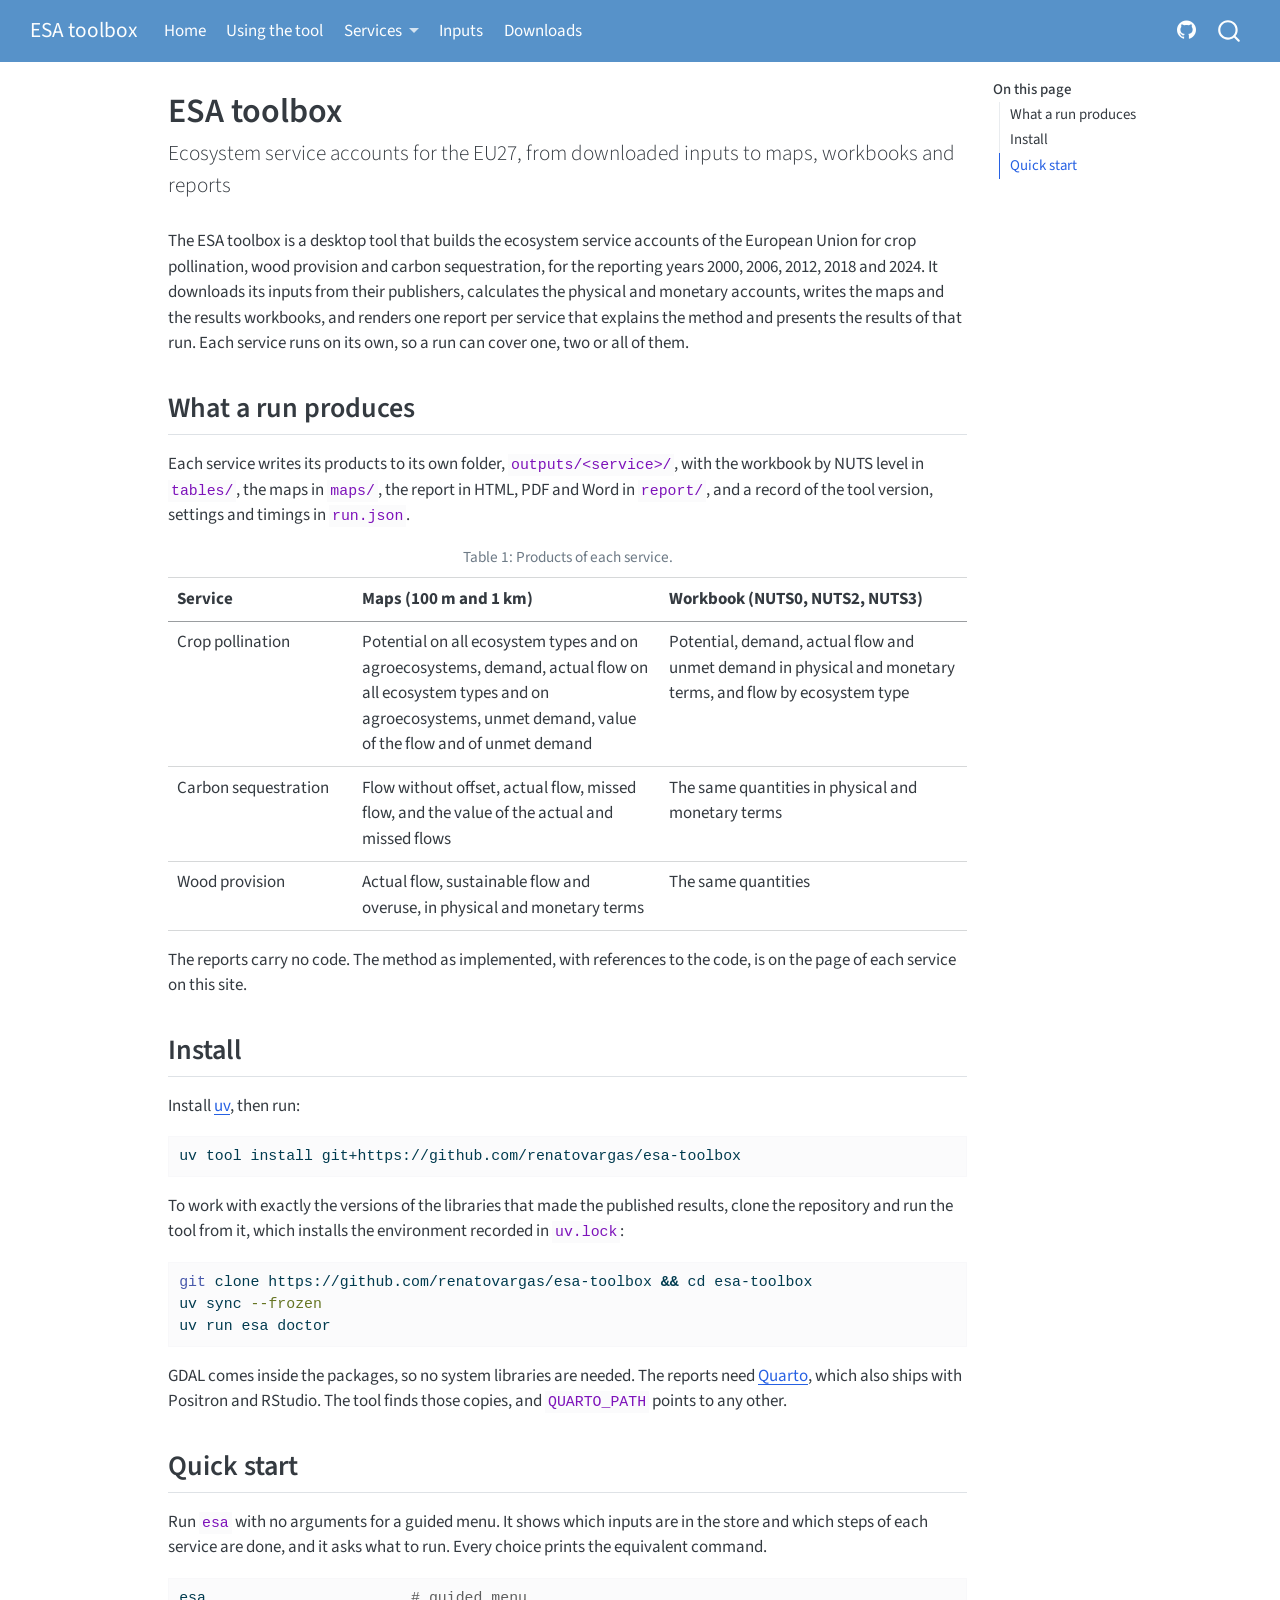
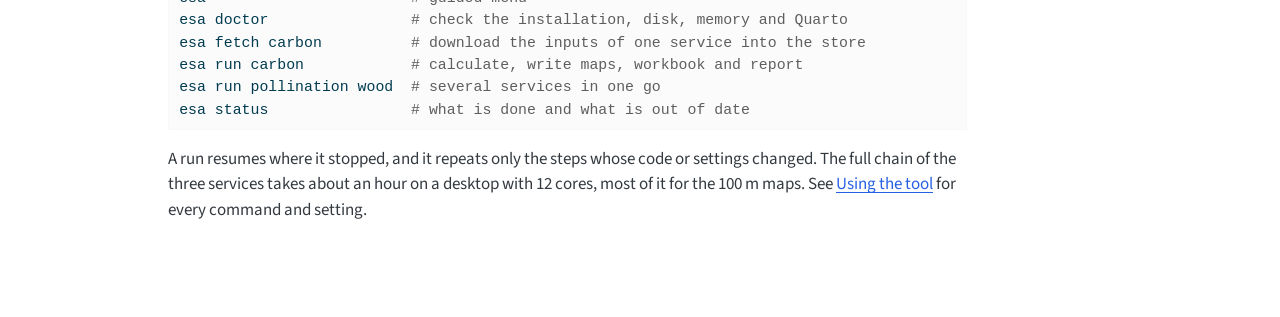
==== docs/index.html @ bff297ed "ESA toolbox 0.1.0: crop pollination, wood provision and carbon sequestration accounts of the EU27" ====
<!DOCTYPE html>
<html xmlns="http://www.w3.org/1999/xhtml" lang="en" xml:lang="en"><head>

<meta charset="utf-8">
<meta name="generator" content="quarto-1.10.18">

<meta name="viewport" content="width=device-width, initial-scale=1.0, user-scalable=yes">


<title>ESA toolbox</title>
<style>
/* Default styles provided by pandoc.
** See https://pandoc.org/MANUAL.html#variables-for-html for config info.
*/
span.smallcaps{font-variant: small-caps;}
div.columns{display: flex; gap: 1.5em;}
div.column{flex: auto;}
@media screen {
div.columns{gap: min(4vw, 1.5em);}
div.column{overflow-x: auto;}
}
div.hanging-indent{margin-left: 1.5em; text-indent: -1.5em;}
ul.task-list{list-style: none;}
ul.task-list li input[type="checkbox"] {
  width: 0.8em;
  margin: 0 0.8em 0.2em -1em; /* quarto-specific, see https://github.com/quarto-dev/quarto-cli/issues/4556 */ 
  vertical-align: middle;
}
/* CSS for syntax highlighting */
html { -webkit-text-size-adjust: 100%; }
pre > code.sourceCode { white-space: pre; position: relative; }
pre > code.sourceCode > span { display: inline-block; line-height: 1.25; }
pre > code.sourceCode > span:empty { height: 1.2em; }
.sourceCode { overflow: visible; }
code.sourceCode > span { color: inherit; text-decoration: inherit; }
div.sourceCode { margin: 1em 0; }
pre.sourceCode { margin: 0; }
@media screen {
div.sourceCode { overflow: auto; }
}
@media print {
pre > code.sourceCode { white-space: pre-wrap; }
pre > code.sourceCode > span { text-indent: -5em; padding-left: 5em; }
}
pre.numberSource code
  { counter-reset: source-line 0; }
pre.numberSource code > span
  { position: relative; left: -4em; counter-increment: source-line; }
pre.numberSource code > span > a:first-child::before
  { content: counter(source-line);
    position: relative; left: -1em; text-align: right; vertical-align: baseline;
    border: none; display: inline-block;
    -webkit-touch-callout: none; -webkit-user-select: none;
    -khtml-user-select: none; -moz-user-select: none;
    -ms-user-select: none; user-select: none;
    padding: 0 4px; width: 4em;
  }
pre.numberSource { margin-left: 3em;  padding-left: 4px; }
div.sourceCode
  {   }
@media screen {
pre > code.sourceCode > span > a:first-child::before { text-decoration: underline; }
}
</style>


<script src="site_libs/quarto-nav/quarto-nav.js"></script>
<script src="site_libs/quarto-nav/headroom.min.js"></script>
<script src="site_libs/clipboard/clipboard.min.js"></script>
<script src="site_libs/quarto-search/autocomplete.umd.js"></script>
<script src="site_libs/quarto-search/fuse.min.js"></script>
<script src="site_libs/quarto-search/quarto-search.js"></script>
<meta name="quarto:offset" content="./">
<script src="site_libs/quarto-html/quarto.js" type="module"></script>
<script src="site_libs/quarto-html/tabsets/tabsets.js" type="module"></script>
<script src="site_libs/quarto-html/popper.min.js"></script>
<script src="site_libs/quarto-html/tippy.umd.min.js"></script>
<script src="site_libs/quarto-html/anchor.min.js"></script>
<link href="site_libs/quarto-html/tippy.css" rel="stylesheet">
<link href="site_libs/quarto-html/quarto-syntax-highlighting-64a204ab8560d761af7679ceaba22944.css" rel="stylesheet" id="quarto-text-highlighting-styles">
<script src="site_libs/bootstrap/bootstrap.min.js"></script>
<link href="site_libs/bootstrap/bootstrap-icons.css" rel="stylesheet">
<link href="site_libs/bootstrap/bootstrap-3f84763c4d936fb7d3a98aa829dff287.min.css" rel="stylesheet" append-hash="true" id="quarto-bootstrap" data-mode="light">
<script id="quarto-search-options" type="application/json">{
  "location": "navbar",
  "copy-button": false,
  "collapse-after": 3,
  "panel-placement": "end",
  "type": "overlay",
  "limit": 50,
  "keyboard-shortcut": [
    "f",
    "/",
    "s"
  ],
  "show-item-context": false,
  "language": {
    "search-no-results-text": "No results",
    "search-matching-documents-text": "matching documents",
    "search-copy-link-title": "Copy link to search",
    "search-hide-matches-text": "Hide additional matches",
    "search-more-match-text": "more match in this document",
    "search-more-matches-text": "more matches in this document",
    "search-clear-button-title": "Clear",
    "search-text-placeholder": "",
    "search-detached-cancel-button-title": "Cancel",
    "search-submit-button-title": "Submit",
    "search-label": "Search"
  }
}</script>


</head>

<body class="nav-fixed quarto-light">

<div id="quarto-search-results"></div>
  <header id="quarto-header" class="headroom fixed-top">
    <nav class="navbar navbar-expand-lg " data-bs-theme="dark">
      <div class="navbar-container container-fluid">
      <div class="navbar-brand-container mx-auto">
    <a class="navbar-brand" href="./index.html">
    <span class="navbar-title">ESA toolbox</span>
    </a>
  </div>
            <div id="quarto-search" class="" title="Search"></div>
          <button class="navbar-toggler" type="button" data-bs-toggle="collapse" data-bs-target="#navbarCollapse" aria-controls="navbarCollapse" role="menu" aria-expanded="false" aria-label="Toggle navigation" onclick="if (window.quartoToggleHeadroom) { window.quartoToggleHeadroom(); }">
  <span class="navbar-toggler-icon"></span>
</button>
          <div class="collapse navbar-collapse" id="navbarCollapse">
            <ul class="navbar-nav navbar-nav-scroll me-auto">
  <li class="nav-item">
    <a class="nav-link active" href="./index.html" aria-current="page"> 
<span class="menu-text">Home</span></a>
  </li>  
  <li class="nav-item">
    <a class="nav-link" href="./site/usage.html"> 
<span class="menu-text">Using the tool</span></a>
  </li>  
  <li class="nav-item dropdown ">
    <a class="nav-link dropdown-toggle" href="#" id="nav-menu-services" role="link" data-bs-toggle="dropdown" aria-expanded="false">
 <span class="menu-text">Services</span>
    </a>
    <ul class="dropdown-menu" aria-labelledby="nav-menu-services">    
        <li>
    <a class="dropdown-item" href="./site/services/pollination.html">
 <span class="dropdown-text">Crop pollination</span></a>
  </li>  
        <li>
    <a class="dropdown-item" href="./site/services/wood.html">
 <span class="dropdown-text">Wood provision</span></a>
  </li>  
        <li>
    <a class="dropdown-item" href="./site/services/carbon.html">
 <span class="dropdown-text">Carbon sequestration</span></a>
  </li>  
    </ul>
  </li>
  <li class="nav-item">
    <a class="nav-link" href="./site/inputs.html"> 
<span class="menu-text">Inputs</span></a>
  </li>  
  <li class="nav-item">
    <a class="nav-link" href="./site/downloads.html"> 
<span class="menu-text">Downloads</span></a>
  </li>  
</ul>
            <ul class="navbar-nav navbar-nav-scroll ms-auto">
  <li class="nav-item compact">
    <a class="nav-link" href="https://github.com/renatovargas/esa-toolbox"> <i class="bi bi-github" role="img">
</i> 
<span class="menu-text"></span></a>
  </li>  
</ul>
          </div> <!-- /navcollapse -->
            <div class="quarto-navbar-tools">
</div>
      </div> <!-- /container-fluid -->
    </nav>
</header>
<!-- content -->
<div id="quarto-content" class="quarto-container page-columns page-rows-contents page-layout-article page-navbar">
<!-- sidebar -->
<!-- margin-sidebar -->
    <div id="quarto-margin-sidebar" class="sidebar margin-sidebar">
        <nav id="TOC" role="doc-toc" class="toc-active">
    <h2 id="toc-title">On this page</h2>
   
  <ul>
  <li><a href="#what-a-run-produces" id="toc-what-a-run-produces" class="nav-link active" data-scroll-target="#what-a-run-produces">What a run produces</a></li>
  <li><a href="#install" id="toc-install" class="nav-link" data-scroll-target="#install">Install</a></li>
  <li><a href="#quick-start" id="toc-quick-start" class="nav-link" data-scroll-target="#quick-start">Quick start</a></li>
  </ul>
</nav>
    </div>
<!-- main -->
<main class="content" id="quarto-document-content">

<header id="title-block-header" class="quarto-title-block default">
<div class="quarto-title">
<h1 class="title">ESA toolbox</h1>
<p class="subtitle lead">Ecosystem service accounts for the EU27, from downloaded inputs to maps, workbooks and reports</p>
</div>



<div class="quarto-title-meta">

    
  
    
  </div>
  


</header>


<p>The ESA toolbox is a desktop tool that builds the ecosystem service accounts of the European Union for crop pollination, wood provision and carbon sequestration, for the reporting years 2000, 2006, 2012, 2018 and 2024. It downloads its inputs from their publishers, calculates the physical and monetary accounts, writes the maps and the results workbooks, and renders one report per service that explains the method and presents the results of that run. Each service runs on its own, so a run can cover one, two or all of them.</p>
<section id="what-a-run-produces" class="level2">
<h2 class="anchored" data-anchor-id="what-a-run-produces">What a run produces</h2>
<p>Each service writes its products to its own folder, <code>outputs/&lt;service&gt;/</code>, with the workbook by NUTS level in <code>tables/</code>, the maps in <code>maps/</code>, the report in HTML, PDF and Word in <code>report/</code>, and a record of the tool version, settings and timings in <code>run.json</code>.</p>
<div id="tbl-products" class="quarto-float quarto-figure quarto-figure-center anchored">
<figure class="quarto-float quarto-float-tbl figure">
<figcaption class="quarto-float-caption-top quarto-float-caption quarto-float-tbl" id="tbl-products-caption-0ceaefa1-69ba-4598-a22c-09a6ac19f8ca">
Table&nbsp;1: Products of each service.
</figcaption>
<div aria-describedby="tbl-products-caption-0ceaefa1-69ba-4598-a22c-09a6ac19f8ca">
<table class="caption-top table">
<colgroup>
<col style="width: 23%">
<col style="width: 38%">
<col style="width: 38%">
</colgroup>
<thead>
<tr class="header">
<th style="text-align: left;">Service</th>
<th style="text-align: left;">Maps (100 m and 1 km)</th>
<th style="text-align: left;">Workbook (NUTS0, NUTS2, NUTS3)</th>
</tr>
</thead>
<tbody>
<tr class="odd">
<td style="text-align: left;">Crop pollination</td>
<td style="text-align: left;">Potential on all ecosystem types and on agroecosystems, demand, actual flow on all ecosystem types and on agroecosystems, unmet demand, value of the flow and of unmet demand</td>
<td style="text-align: left;">Potential, demand, actual flow and unmet demand in physical and monetary terms, and flow by ecosystem type</td>
</tr>
<tr class="even">
<td style="text-align: left;">Carbon sequestration</td>
<td style="text-align: left;">Flow without offset, actual flow, missed flow, and the value of the actual and missed flows</td>
<td style="text-align: left;">The same quantities in physical and monetary terms</td>
</tr>
<tr class="odd">
<td style="text-align: left;">Wood provision</td>
<td style="text-align: left;">Actual flow, sustainable flow and overuse, in physical and monetary terms</td>
<td style="text-align: left;">The same quantities</td>
</tr>
</tbody>
</table>
</div>
</figure>
</div>
<p>The reports carry no code. The method as implemented, with references to the code, is on the page of each service on this site.</p>
</section>
<section id="install" class="level2">
<h2 class="anchored" data-anchor-id="install">Install</h2>
<p>Install <a href="https://docs.astral.sh/uv/getting-started/installation/">uv</a>, then run:</p>
<div class="code-copy-outer-scaffold"><div class="sourceCode" id="cb1"><pre class="sourceCode bash code-with-copy"><code class="sourceCode bash"><span id="cb1-1"><a href="#cb1-1" aria-hidden="true" tabindex="-1"></a><span class="ex">uv</span> tool install git+https://github.com/renatovargas/esa-toolbox</span></code></pre></div><button title="Copy to Clipboard" class="code-copy-button"><i class="bi"></i></button></div>
<p>To work with exactly the versions of the libraries that made the published results, clone the repository and run the tool from it, which installs the environment recorded in <code>uv.lock</code>:</p>
<div class="code-copy-outer-scaffold"><div class="sourceCode" id="cb2"><pre class="sourceCode bash code-with-copy"><code class="sourceCode bash"><span id="cb2-1"><a href="#cb2-1" aria-hidden="true" tabindex="-1"></a><span class="fu">git</span> clone https://github.com/renatovargas/esa-toolbox <span class="kw">&amp;&amp;</span> <span class="bu">cd</span> esa-toolbox</span>
<span id="cb2-2"><a href="#cb2-2" aria-hidden="true" tabindex="-1"></a><span class="ex">uv</span> sync <span class="at">--frozen</span></span>
<span id="cb2-3"><a href="#cb2-3" aria-hidden="true" tabindex="-1"></a><span class="ex">uv</span> run esa doctor</span></code></pre></div><button title="Copy to Clipboard" class="code-copy-button"><i class="bi"></i></button></div>
<p>GDAL comes inside the packages, so no system libraries are needed. The reports need <a href="https://quarto.org">Quarto</a>, which also ships with Positron and RStudio. The tool finds those copies, and <code>QUARTO_PATH</code> points to any other.</p>
</section>
<section id="quick-start" class="level2">
<h2 class="anchored" data-anchor-id="quick-start">Quick start</h2>
<p>Run <code>esa</code> with no arguments for a guided menu. It shows which inputs are in the store and which steps of each service are done, and it asks what to run. Every choice prints the equivalent command.</p>
<div class="code-copy-outer-scaffold"><div class="sourceCode" id="cb3"><pre class="sourceCode bash code-with-copy"><code class="sourceCode bash"><span id="cb3-1"><a href="#cb3-1" aria-hidden="true" tabindex="-1"></a><span class="ex">esa</span>                       <span class="co"># guided menu</span></span>
<span id="cb3-2"><a href="#cb3-2" aria-hidden="true" tabindex="-1"></a><span class="ex">esa</span> doctor                <span class="co"># check the installation, disk, memory and Quarto</span></span>
<span id="cb3-3"><a href="#cb3-3" aria-hidden="true" tabindex="-1"></a><span class="ex">esa</span> fetch carbon          <span class="co"># download the inputs of one service into the store</span></span>
<span id="cb3-4"><a href="#cb3-4" aria-hidden="true" tabindex="-1"></a><span class="ex">esa</span> run carbon            <span class="co"># calculate, write maps, workbook and report</span></span>
<span id="cb3-5"><a href="#cb3-5" aria-hidden="true" tabindex="-1"></a><span class="ex">esa</span> run pollination wood  <span class="co"># several services in one go</span></span>
<span id="cb3-6"><a href="#cb3-6" aria-hidden="true" tabindex="-1"></a><span class="ex">esa</span> status                <span class="co"># what is done and what is out of date</span></span></code></pre></div><button title="Copy to Clipboard" class="code-copy-button"><i class="bi"></i></button></div>
<p>A run resumes where it stopped, and it repeats only the steps whose code or settings changed. The full chain of the three services takes about an hour on a desktop with 12 cores, most of it for the 100 m maps. See <a href="./site/usage.html">Using the tool</a> for every command and setting.</p>


</section>

</main> <!-- /main -->
<script id="quarto-html-after-body" type="application/javascript">
  window.document.addEventListener("DOMContentLoaded", function (event) {
    const icon = "";
    const anchorJS = new window.AnchorJS();
    anchorJS.options = {
      placement: 'right',
      icon: icon
    };
    anchorJS.add('.anchored');
    const isCodeAnnotation = (el) => {
      for (const clz of el.classList) {
        if (clz.startsWith('code-annotation-')) {                     
          return true;
        }
      }
      return false;
    }
    const onCopySuccess = function(e) {
      // button target
      const button = e.trigger;
      // don't keep focus
      button.blur();
      // flash "checked"
      button.classList.add('code-copy-button-checked');
      var currentTitle = button.getAttribute("title");
      button.setAttribute("title", "Copied!");
      let tooltip;
      if (window.bootstrap) {
        button.setAttribute("data-bs-toggle", "tooltip");
        button.setAttribute("data-bs-placement", "left");
        button.setAttribute("data-bs-title", "Copied!");
        tooltip = new bootstrap.Tooltip(button, 
          { trigger: "manual", 
            customClass: "code-copy-button-tooltip",
            offset: [0, -8]});
        tooltip.show();    
      }
      setTimeout(function() {
        if (tooltip) {
          tooltip.hide();
          button.removeAttribute("data-bs-title");
          button.removeAttribute("data-bs-toggle");
          button.removeAttribute("data-bs-placement");
        }
        button.setAttribute("title", currentTitle);
        button.classList.remove('code-copy-button-checked');
      }, 1000);
      // clear code selection
      e.clearSelection();
    }
    const getTextToCopy = function(trigger) {
      const outerScaffold = trigger.parentElement.cloneNode(true);
      const codeEl = outerScaffold.querySelector('code');
      for (const childEl of codeEl.children) {
        if (isCodeAnnotation(childEl)) {
          childEl.remove();
        }
      }
      return codeEl.innerText;
    }
    const clipboard = new window.ClipboardJS('.code-copy-button:not([data-in-quarto-modal])', {
      text: getTextToCopy
    });
    clipboard.on('success', onCopySuccess);
    if (window.document.getElementById('quarto-embedded-source-code-modal')) {
      const clipboardModal = new window.ClipboardJS('.code-copy-button[data-in-quarto-modal]', {
        text: getTextToCopy,
        container: window.document.getElementById('quarto-embedded-source-code-modal')
      });
      clipboardModal.on('success', onCopySuccess);
    }
      var localhostRegex = new RegExp(/^(?:http|https):\/\/localhost\:?[0-9]*\//);
      var mailtoRegex = new RegExp(/^mailto:/);
        var filterRegex = new RegExp('/' + window.location.host + '/');
      var isInternal = (href) => {
          return filterRegex.test(href) || localhostRegex.test(href) || mailtoRegex.test(href);
      }
      // Inspect non-navigation links and adorn them if external
     var links = window.document.querySelectorAll('a[href]:not(.nav-link):not(.navbar-brand):not(.toc-action):not(.sidebar-link):not(.sidebar-item-toggle):not(.pagination-link):not(.no-external):not([aria-hidden]):not(.dropdown-item):not(.quarto-navigation-tool):not(.about-link)');
      for (var i=0; i<links.length; i++) {
        const link = links[i];
        if (!isInternal(link.href)) {
          // undo the damage that might have been done by quarto-nav.js in the case of
          // links that we want to consider external
          if (link.dataset.originalHref !== undefined) {
            link.href = link.dataset.originalHref;
          }
        }
      }
    function tippyHover(el, contentFn, onTriggerFn, onUntriggerFn) {
      const config = {
        allowHTML: true,
        maxWidth: 500,
        delay: 100,
        arrow: false,
        appendTo: function(el) {
            return el.parentElement;
        },
        interactive: true,
        interactiveBorder: 10,
        theme: 'quarto',
        placement: 'bottom-start',
      };
      if (contentFn) {
        config.content = contentFn;
      }
      if (onTriggerFn) {
        config.onTrigger = onTriggerFn;
      }
      if (onUntriggerFn) {
        config.onUntrigger = onUntriggerFn;
      }
      window.tippy(el, config); 
    }
    const noterefs = window.document.querySelectorAll('a[role="doc-noteref"]');
    for (var i=0; i<noterefs.length; i++) {
      const ref = noterefs[i];
      tippyHover(ref, function() {
        // use id or data attribute instead here
        let href = ref.getAttribute('data-footnote-href') || ref.getAttribute('href');
        try { href = new URL(href).hash; } catch {}
        const id = href.replace(/^#\/?/, "");
        const note = window.document.getElementById(id);
        if (note) {
          return note.innerHTML;
        } else {
          return "";
        }
      });
    }
    const xrefs = window.document.querySelectorAll('a.quarto-xref');
    const processXRef = (id, note) => {
      // Strip column container classes
      const stripColumnClz = (el) => {
        el.classList.remove("page-full", "page-columns");
        if (el.children) {
          for (const child of el.children) {
            stripColumnClz(child);
          }
        }
      }
      stripColumnClz(note)
      if (id === null || id.startsWith('sec-')) {
        // Special case sections, only their first couple elements
        const container = document.createElement("div");
        if (note.children && note.children.length > 2) {
          container.appendChild(note.children[0].cloneNode(true));
          for (let i = 1; i < note.children.length; i++) {
            const child = note.children[i];
            if (child.tagName === "P" && child.innerText === "") {
              continue;
            } else {
              container.appendChild(child.cloneNode(true));
              break;
            }
          }
          if (window.Quarto?.typesetMath) {
            window.Quarto.typesetMath(container);
          }
          return container.innerHTML
        } else {
          if (window.Quarto?.typesetMath) {
            window.Quarto.typesetMath(note);
          }
          return note.innerHTML;
        }
      } else {
        // Remove any anchor links if they are present
        const anchorLink = note.querySelector('a.anchorjs-link');
        if (anchorLink) {
          anchorLink.remove();
        }
        if (window.Quarto?.typesetMath) {
          window.Quarto.typesetMath(note);
        }
        if (note.classList.contains("callout")) {
          return note.outerHTML;
        } else {
          return note.innerHTML;
        }
      }
    }
    for (var i=0; i<xrefs.length; i++) {
      const xref = xrefs[i];
      tippyHover(xref, undefined, function(instance) {
        instance.disable();
        let url = xref.getAttribute('href');
        let hash = undefined; 
        if (url.startsWith('#')) {
          hash = url;
        } else {
          try { hash = new URL(url).hash; } catch {}
        }
        if (hash) {
          const id = hash.replace(/^#\/?/, "");
          const note = window.document.getElementById(id);
          if (note !== null) {
            try {
              const html = processXRef(id, note.cloneNode(true));
              instance.setContent(html);
            } finally {
              instance.enable();
              instance.show();
            }
          } else {
            // See if we can fetch this
            fetch(url.split('#')[0])
            .then(res => res.text())
            .then(html => {
              const parser = new DOMParser();
              const htmlDoc = parser.parseFromString(html, "text/html");
              const note = htmlDoc.getElementById(id);
              if (note !== null) {
                const html = processXRef(id, note);
                instance.setContent(html);
              } 
            }).finally(() => {
              instance.enable();
              instance.show();
            });
          }
        } else {
          // See if we can fetch a full url (with no hash to target)
          // This is a special case and we should probably do some content thinning / targeting
          fetch(url)
          .then(res => res.text())
          .then(html => {
            const parser = new DOMParser();
            const htmlDoc = parser.parseFromString(html, "text/html");
            const note = htmlDoc.querySelector('main.content');
            if (note !== null) {
              // This should only happen for chapter cross references
              // (since there is no id in the URL)
              // remove the first header
              if (note.children.length > 0 && note.children[0].tagName === "HEADER") {
                note.children[0].remove();
              }
              const html = processXRef(null, note);
              instance.setContent(html);
            } 
          }).finally(() => {
            instance.enable();
            instance.show();
          });
        }
      }, function(instance) {
      });
    }
        let selectedAnnoteEl;
        const selectorForAnnotation = ( cell, annotation) => {
          let cellAttr = 'data-code-cell="' + cell + '"';
          let lineAttr = 'data-code-annotation="' +  annotation + '"';
          const selector = 'span[' + cellAttr + '][' + lineAttr + ']';
          return selector;
        }
        const selectCodeLines = (annoteEl) => {
          const doc = window.document;
          const targetCell = annoteEl.getAttribute("data-target-cell");
          const targetAnnotation = annoteEl.getAttribute("data-target-annotation");
          const annoteSpan = window.document.querySelector(selectorForAnnotation(targetCell, targetAnnotation));
          const lines = annoteSpan.getAttribute("data-code-lines").split(",");
          const lineIds = lines.map((line) => {
            return targetCell + "-" + line;
          })
          let top = null;
          let height = null;
          let parent = null;
          if (lineIds.length > 0) {
              //compute the position of the single el (top and bottom and make a div)
              const el = window.document.getElementById(lineIds[0]);
              top = el.offsetTop;
              height = el.offsetHeight;
              parent = el.parentElement.parentElement;
            if (lineIds.length > 1) {
              const lastEl = window.document.getElementById(lineIds[lineIds.length - 1]);
              const bottom = lastEl.offsetTop + lastEl.offsetHeight;
              height = bottom - top;
            }
            if (top !== null && height !== null && parent !== null) {
              // cook up a div (if necessary) and position it 
              let div = window.document.getElementById("code-annotation-line-highlight");
              if (div === null) {
                div = window.document.createElement("div");
                div.setAttribute("id", "code-annotation-line-highlight");
                div.style.position = 'absolute';
                parent.appendChild(div);
              }
              div.style.top = top - 2 + "px";
              div.style.height = height + 4 + "px";
              div.style.left = 0;
              let gutterDiv = window.document.getElementById("code-annotation-line-highlight-gutter");
              if (gutterDiv === null) {
                gutterDiv = window.document.createElement("div");
                gutterDiv.setAttribute("id", "code-annotation-line-highlight-gutter");
                gutterDiv.style.position = 'absolute';
                const codeCell = window.document.getElementById(targetCell);
                const gutter = codeCell.querySelector('.code-annotation-gutter');
                gutter.appendChild(gutterDiv);
              }
              gutterDiv.style.top = top - 2 + "px";
              gutterDiv.style.height = height + 4 + "px";
            }
            selectedAnnoteEl = annoteEl;
          }
        };
        const unselectCodeLines = () => {
          const elementsIds = ["code-annotation-line-highlight", "code-annotation-line-highlight-gutter"];
          elementsIds.forEach((elId) => {
            const div = window.document.getElementById(elId);
            if (div) {
              div.remove();
            }
          });
          selectedAnnoteEl = undefined;
        };
          // Handle positioning of the toggle
      window.addEventListener(
        "resize",
        throttle(() => {
          elRect = undefined;
          if (selectedAnnoteEl) {
            selectCodeLines(selectedAnnoteEl);
          }
        }, 10)
      );
      function throttle(fn, ms) {
      let throttle = false;
      let timer;
        return (...args) => {
          if(!throttle) { // first call gets through
              fn.apply(this, args);
              throttle = true;
          } else { // all the others get throttled
              if(timer) clearTimeout(timer); // cancel #2
              timer = setTimeout(() => {
                fn.apply(this, args);
                timer = throttle = false;
              }, ms);
          }
        };
      }
        // Attach click handler to the DT
        const annoteDls = window.document.querySelectorAll('dt[data-target-cell]');
        for (const annoteDlNode of annoteDls) {
          annoteDlNode.addEventListener('click', (event) => {
            const clickedEl = event.target;
            if (clickedEl !== selectedAnnoteEl) {
              unselectCodeLines();
              const activeEl = window.document.querySelector('dt[data-target-cell].code-annotation-active');
              if (activeEl) {
                activeEl.classList.remove('code-annotation-active');
              }
              selectCodeLines(clickedEl);
              clickedEl.classList.add('code-annotation-active');
            } else {
              // Unselect the line
              unselectCodeLines();
              clickedEl.classList.remove('code-annotation-active');
            }
          });
        }
    const findCites = (el) => {
      const parentEl = el.parentElement;
      if (parentEl) {
        const cites = parentEl.dataset.cites;
        if (cites) {
          return {
            el,
            cites: cites.split(' ')
          };
        } else {
          return findCites(el.parentElement)
        }
      } else {
        return undefined;
      }
    };
    var bibliorefs = window.document.querySelectorAll('a[role="doc-biblioref"]');
    for (var i=0; i<bibliorefs.length; i++) {
      const ref = bibliorefs[i];
      const citeInfo = findCites(ref);
      if (citeInfo) {
        tippyHover(citeInfo.el, function() {
          var popup = window.document.createElement('div');
          citeInfo.cites.forEach(function(cite) {
            var citeDiv = window.document.createElement('div');
            citeDiv.classList.add('hanging-indent');
            citeDiv.classList.add('csl-entry');
            var biblioDiv = window.document.getElementById('ref-' + cite);
            if (biblioDiv) {
              citeDiv.innerHTML = biblioDiv.innerHTML;
            }
            popup.appendChild(citeDiv);
          });
          return popup.innerHTML;
        });
      }
    }
  });
  </script>
</div> <!-- /content -->




</body></html>
---- docs/site_libs/quarto-html/tippy.css ----
.tippy-box[data-animation=fade][data-state=hidden]{opacity:0}[data-tippy-root]{max-width:calc(100vw - 10px)}.tippy-box{position:relative;background-color:#333;color:#fff;border-radius:4px;font-size:14px;line-height:1.4;white-space:normal;outline:0;transition-property:transform,visibility,opacity}.tippy-box[data-placement^=top]>.tippy-arrow{bottom:0}.tippy-box[data-placement^=top]>.tippy-arrow:before{bottom:-7px;left:0;border-width:8px 8px 0;border-top-color:initial;transform-origin:center top}.tippy-box[data-placement^=bottom]>.tippy-arrow{top:0}.tippy-box[data-placement^=bottom]>.tippy-arrow:before{top:-7px;left:0;border-width:0 8px 8px;border-bottom-color:initial;transform-origin:center bottom}.tippy-box[data-placement^=left]>.tippy-arrow{right:0}.tippy-box[data-placement^=left]>.tippy-arrow:before{border-width:8px 0 8px 8px;border-left-color:initial;right:-7px;transform-origin:center left}.tippy-box[data-placement^=right]>.tippy-arrow{left:0}.tippy-box[data-placement^=right]>.tippy-arrow:before{left:-7px;border-width:8px 8px 8px 0;border-right-color:initial;transform-origin:center right}.tippy-box[data-inertia][data-state=visible]{transition-timing-function:cubic-bezier(.54,1.5,.38,1.11)}.tippy-arrow{width:16px;height:16px;color:#333}.tippy-arrow:before{content:"";position:absolute;border-color:transparent;border-style:solid}.tippy-content{position:relative;padding:5px 9px;z-index:1}
---- docs/site_libs/quarto-html/quarto-syntax-highlighting-64a204ab8560d761af7679ceaba22944.css ----
/* quarto syntax highlight colors */
:root {
  --quarto-hl-ot-color: #003B4F;
  --quarto-hl-at-color: #657422;
  --quarto-hl-ss-color: #20794D;
  --quarto-hl-an-color: #5E5E5E;
  --quarto-hl-fu-color: #4758AB;
  --quarto-hl-st-color: #20794D;
  --quarto-hl-cf-color: #003B4F;
  --quarto-hl-op-color: #5E5E5E;
  --quarto-hl-er-color: #AD0000;
  --quarto-hl-bn-color: #AD0000;
  --quarto-hl-al-color: #AD0000;
  --quarto-hl-va-color: #111111;
  --quarto-hl-bu-color: inherit;
  --quarto-hl-ex-color: inherit;
  --quarto-hl-pp-color: #AD0000;
  --quarto-hl-in-color: #5E5E5E;
  --quarto-hl-vs-color: #20794D;
  --quarto-hl-wa-color: #5E5E5E;
  --quarto-hl-do-color: #5E5E5E;
  --quarto-hl-im-color: #00769E;
  --quarto-hl-ch-color: #20794D;
  --quarto-hl-dt-color: #AD0000;
  --quarto-hl-fl-color: #AD0000;
  --quarto-hl-co-color: #5E5E5E;
  --quarto-hl-cv-color: #5E5E5E;
  --quarto-hl-cn-color: #8f5902;
  --quarto-hl-sc-color: #5E5E5E;
  --quarto-hl-dv-color: #AD0000;
  --quarto-hl-kw-color: #003B4F;
}

/* other quarto variables */
:root {
  --quarto-font-monospace: SFMono-Regular, Menlo, Monaco, Consolas, "Liberation Mono", "Courier New", monospace;
}

/* syntax highlight based on Pandoc's rules */
pre > code.sourceCode > span {
  color: #003B4F;
}

code.sourceCode > span {
  color: #003B4F;
}

div.sourceCode,
div.sourceCode pre.sourceCode {
  color: #003B4F;
}

/* Normal */
code span {
  color: #003B4F;
}

/* Alert */
code span.al {
  color: #AD0000;
  font-style: inherit;
}

/* Annotation */
code span.an {
  color: #5E5E5E;
  font-style: inherit;
}

/* Attribute */
code span.at {
  color: #657422;
  font-style: inherit;
}

/* BaseN */
code span.bn {
  color: #AD0000;
  font-style: inherit;
}

/* BuiltIn */
code span.bu {
  font-style: inherit;
}

/* ControlFlow */
code span.cf {
  color: #003B4F;
  font-weight: bold;
  font-style: inherit;
}

/* Char */
code span.ch {
  color: #20794D;
  font-style: inherit;
}

/* Constant */
code span.cn {
  color: #8f5902;
  font-style: inherit;
}

/* Comment */
code span.co {
  color: #5E5E5E;
  font-style: inherit;
}

/* CommentVar */
code span.cv {
  color: #5E5E5E;
  font-style: italic;
}

/* Documentation */
code span.do {
  color: #5E5E5E;
  font-style: italic;
}

/* DataType */
code span.dt {
  color: #AD0000;
  font-style: inherit;
}

/* DecVal */
code span.dv {
  color: #AD0000;
  font-style: inherit;
}

/* Error */
code span.er {
  color: #AD0000;
  font-style: inherit;
}

/* Extension */
code span.ex {
  font-style: inherit;
}

/* Float */
code span.fl {
  color: #AD0000;
  font-style: inherit;
}

/* Function */
code span.fu {
  color: #4758AB;
  font-style: inherit;
}

/* Import */
code span.im {
  color: #00769E;
  font-style: inherit;
}

/* Information */
code span.in {
  color: #5E5E5E;
  font-style: inherit;
}

/* Keyword */
code span.kw {
  color: #003B4F;
  font-weight: bold;
  font-style: inherit;
}

/* Operator */
code span.op {
  color: #5E5E5E;
  font-style: inherit;
}

/* Other */
code span.ot {
  color: #003B4F;
  font-style: inherit;
}

/* Preprocessor */
code span.pp {
  color: #AD0000;
  font-style: inherit;
}

/* SpecialChar */
code span.sc {
  color: #5E5E5E;
  font-style: inherit;
}

/* SpecialString */
code span.ss {
  color: #20794D;
  font-style: inherit;
}

/* String */
code span.st {
  color: #20794D;
  font-style: inherit;
}

/* Variable */
code span.va {
  color: #111111;
  font-style: inherit;
}

/* VerbatimString */
code span.vs {
  color: #20794D;
  font-style: inherit;
}

/* Warning */
code span.wa {
  color: #5E5E5E;
  font-style: italic;
}

.prevent-inlining {
  content: "</";
}

/*# sourceMappingURL=9d8d5bb603a83b8298b89080a598c93b.css.map */
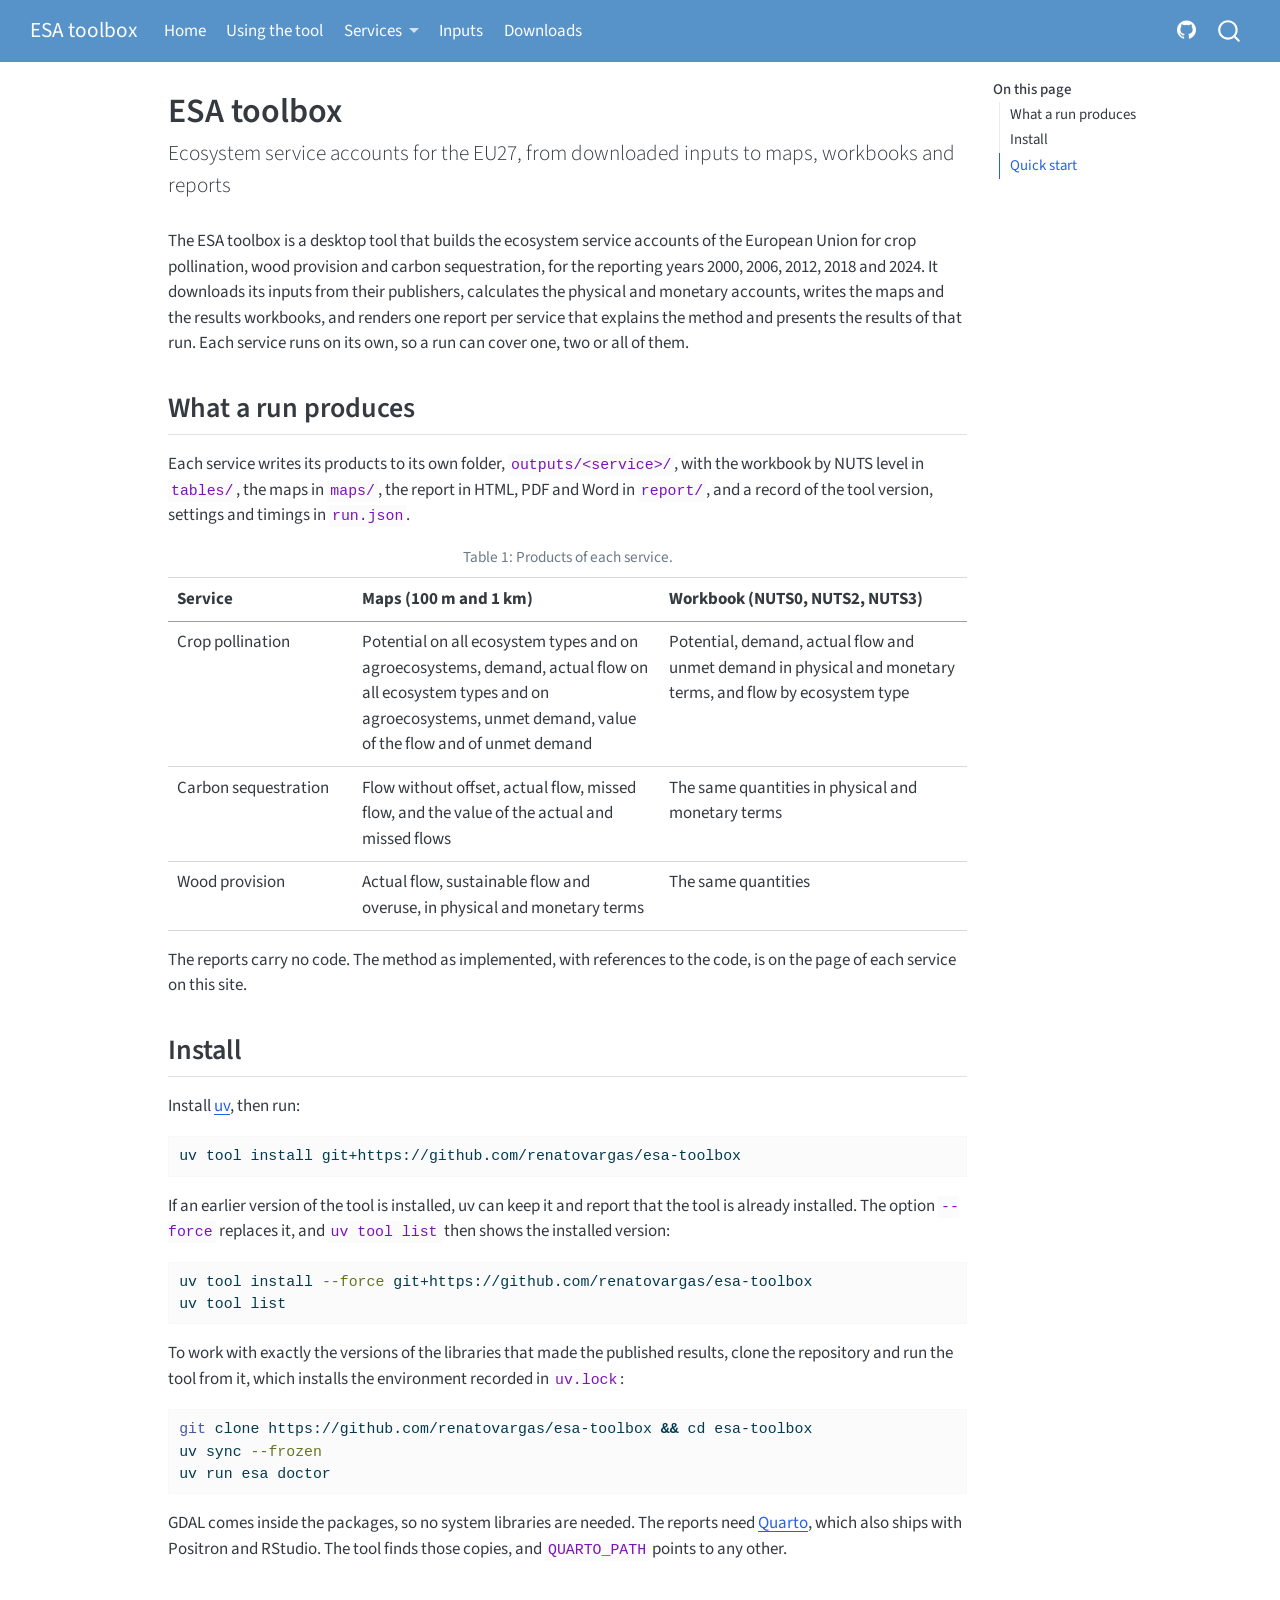
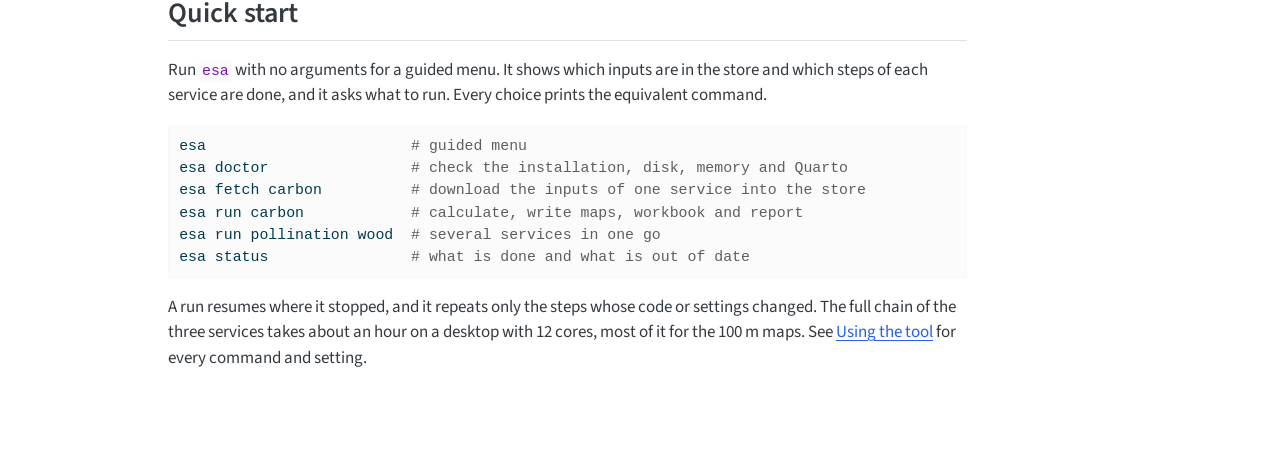
==== commit c11f4e3e: "Install: replace an earlier version with --force" ====
--- a/docs/index.html
+++ b/docs/index.html
@@ -80,7 +80,7 @@
 <link href="site_libs/quarto-html/quarto-syntax-highlighting-64a204ab8560d761af7679ceaba22944.css" rel="stylesheet" id="quarto-text-highlighting-styles">
 <script src="site_libs/bootstrap/bootstrap.min.js"></script>
 <link href="site_libs/bootstrap/bootstrap-icons.css" rel="stylesheet">
-<link href="site_libs/bootstrap/bootstrap-3f84763c4d936fb7d3a98aa829dff287.min.css" rel="stylesheet" append-hash="true" id="quarto-bootstrap" data-mode="light">
+<link href="site_libs/bootstrap/bootstrap-cc1f70688991b42621aeadf2bffd53d1.min.css" rel="stylesheet" append-hash="true" id="quarto-bootstrap" data-mode="light">
 <script id="quarto-search-options" type="application/json">{
   "location": "navbar",
   "copy-button": false,
@@ -266,21 +266,24 @@
 <h2 class="anchored" data-anchor-id="install">Install</h2>
 <p>Install <a href="https://docs.astral.sh/uv/getting-started/installation/">uv</a>, then run:</p>
 <div class="code-copy-outer-scaffold"><div class="sourceCode" id="cb1"><pre class="sourceCode bash code-with-copy"><code class="sourceCode bash"><span id="cb1-1"><a href="#cb1-1" aria-hidden="true" tabindex="-1"></a><span class="ex">uv</span> tool install git+https://github.com/renatovargas/esa-toolbox</span></code></pre></div><button title="Copy to Clipboard" class="code-copy-button"><i class="bi"></i></button></div>
+<p>If an earlier version of the tool is installed, uv can keep it and report that the tool is already installed. The option <code>--force</code> replaces it, and <code>uv tool list</code> then shows the installed version:</p>
+<div class="code-copy-outer-scaffold"><div class="sourceCode" id="cb2"><pre class="sourceCode bash code-with-copy"><code class="sourceCode bash"><span id="cb2-1"><a href="#cb2-1" aria-hidden="true" tabindex="-1"></a><span class="ex">uv</span> tool install <span class="at">--force</span> git+https://github.com/renatovargas/esa-toolbox</span>
+<span id="cb2-2"><a href="#cb2-2" aria-hidden="true" tabindex="-1"></a><span class="ex">uv</span> tool list</span></code></pre></div><button title="Copy to Clipboard" class="code-copy-button"><i class="bi"></i></button></div>
 <p>To work with exactly the versions of the libraries that made the published results, clone the repository and run the tool from it, which installs the environment recorded in <code>uv.lock</code>:</p>
-<div class="code-copy-outer-scaffold"><div class="sourceCode" id="cb2"><pre class="sourceCode bash code-with-copy"><code class="sourceCode bash"><span id="cb2-1"><a href="#cb2-1" aria-hidden="true" tabindex="-1"></a><span class="fu">git</span> clone https://github.com/renatovargas/esa-toolbox <span class="kw">&amp;&amp;</span> <span class="bu">cd</span> esa-toolbox</span>
-<span id="cb2-2"><a href="#cb2-2" aria-hidden="true" tabindex="-1"></a><span class="ex">uv</span> sync <span class="at">--frozen</span></span>
-<span id="cb2-3"><a href="#cb2-3" aria-hidden="true" tabindex="-1"></a><span class="ex">uv</span> run esa doctor</span></code></pre></div><button title="Copy to Clipboard" class="code-copy-button"><i class="bi"></i></button></div>
+<div class="code-copy-outer-scaffold"><div class="sourceCode" id="cb3"><pre class="sourceCode bash code-with-copy"><code class="sourceCode bash"><span id="cb3-1"><a href="#cb3-1" aria-hidden="true" tabindex="-1"></a><span class="fu">git</span> clone https://github.com/renatovargas/esa-toolbox <span class="kw">&amp;&amp;</span> <span class="bu">cd</span> esa-toolbox</span>
+<span id="cb3-2"><a href="#cb3-2" aria-hidden="true" tabindex="-1"></a><span class="ex">uv</span> sync <span class="at">--frozen</span></span>
+<span id="cb3-3"><a href="#cb3-3" aria-hidden="true" tabindex="-1"></a><span class="ex">uv</span> run esa doctor</span></code></pre></div><button title="Copy to Clipboard" class="code-copy-button"><i class="bi"></i></button></div>
 <p>GDAL comes inside the packages, so no system libraries are needed. The reports need <a href="https://quarto.org">Quarto</a>, which also ships with Positron and RStudio. The tool finds those copies, and <code>QUARTO_PATH</code> points to any other.</p>
 </section>
 <section id="quick-start" class="level2">
 <h2 class="anchored" data-anchor-id="quick-start">Quick start</h2>
 <p>Run <code>esa</code> with no arguments for a guided menu. It shows which inputs are in the store and which steps of each service are done, and it asks what to run. Every choice prints the equivalent command.</p>
-<div class="code-copy-outer-scaffold"><div class="sourceCode" id="cb3"><pre class="sourceCode bash code-with-copy"><code class="sourceCode bash"><span id="cb3-1"><a href="#cb3-1" aria-hidden="true" tabindex="-1"></a><span class="ex">esa</span>                       <span class="co"># guided menu</span></span>
-<span id="cb3-2"><a href="#cb3-2" aria-hidden="true" tabindex="-1"></a><span class="ex">esa</span> doctor                <span class="co"># check the installation, disk, memory and Quarto</span></span>
-<span id="cb3-3"><a href="#cb3-3" aria-hidden="true" tabindex="-1"></a><span class="ex">esa</span> fetch carbon          <span class="co"># download the inputs of one service into the store</span></span>
-<span id="cb3-4"><a href="#cb3-4" aria-hidden="true" tabindex="-1"></a><span class="ex">esa</span> run carbon            <span class="co"># calculate, write maps, workbook and report</span></span>
-<span id="cb3-5"><a href="#cb3-5" aria-hidden="true" tabindex="-1"></a><span class="ex">esa</span> run pollination wood  <span class="co"># several services in one go</span></span>
-<span id="cb3-6"><a href="#cb3-6" aria-hidden="true" tabindex="-1"></a><span class="ex">esa</span> status                <span class="co"># what is done and what is out of date</span></span></code></pre></div><button title="Copy to Clipboard" class="code-copy-button"><i class="bi"></i></button></div>
+<div class="code-copy-outer-scaffold"><div class="sourceCode" id="cb4"><pre class="sourceCode bash code-with-copy"><code class="sourceCode bash"><span id="cb4-1"><a href="#cb4-1" aria-hidden="true" tabindex="-1"></a><span class="ex">esa</span>                       <span class="co"># guided menu</span></span>
+<span id="cb4-2"><a href="#cb4-2" aria-hidden="true" tabindex="-1"></a><span class="ex">esa</span> doctor                <span class="co"># check the installation, disk, memory and Quarto</span></span>
+<span id="cb4-3"><a href="#cb4-3" aria-hidden="true" tabindex="-1"></a><span class="ex">esa</span> fetch carbon          <span class="co"># download the inputs of one service into the store</span></span>
+<span id="cb4-4"><a href="#cb4-4" aria-hidden="true" tabindex="-1"></a><span class="ex">esa</span> run carbon            <span class="co"># calculate, write maps, workbook and report</span></span>
+<span id="cb4-5"><a href="#cb4-5" aria-hidden="true" tabindex="-1"></a><span class="ex">esa</span> run pollination wood  <span class="co"># several services in one go</span></span>
+<span id="cb4-6"><a href="#cb4-6" aria-hidden="true" tabindex="-1"></a><span class="ex">esa</span> status                <span class="co"># what is done and what is out of date</span></span></code></pre></div><button title="Copy to Clipboard" class="code-copy-button"><i class="bi"></i></button></div>
 <p>A run resumes where it stopped, and it repeats only the steps whose code or settings changed. The full chain of the three services takes about an hour on a desktop with 12 cores, most of it for the 100 m maps. See <a href="./site/usage.html">Using the tool</a> for every command and setting.</p>
 
 
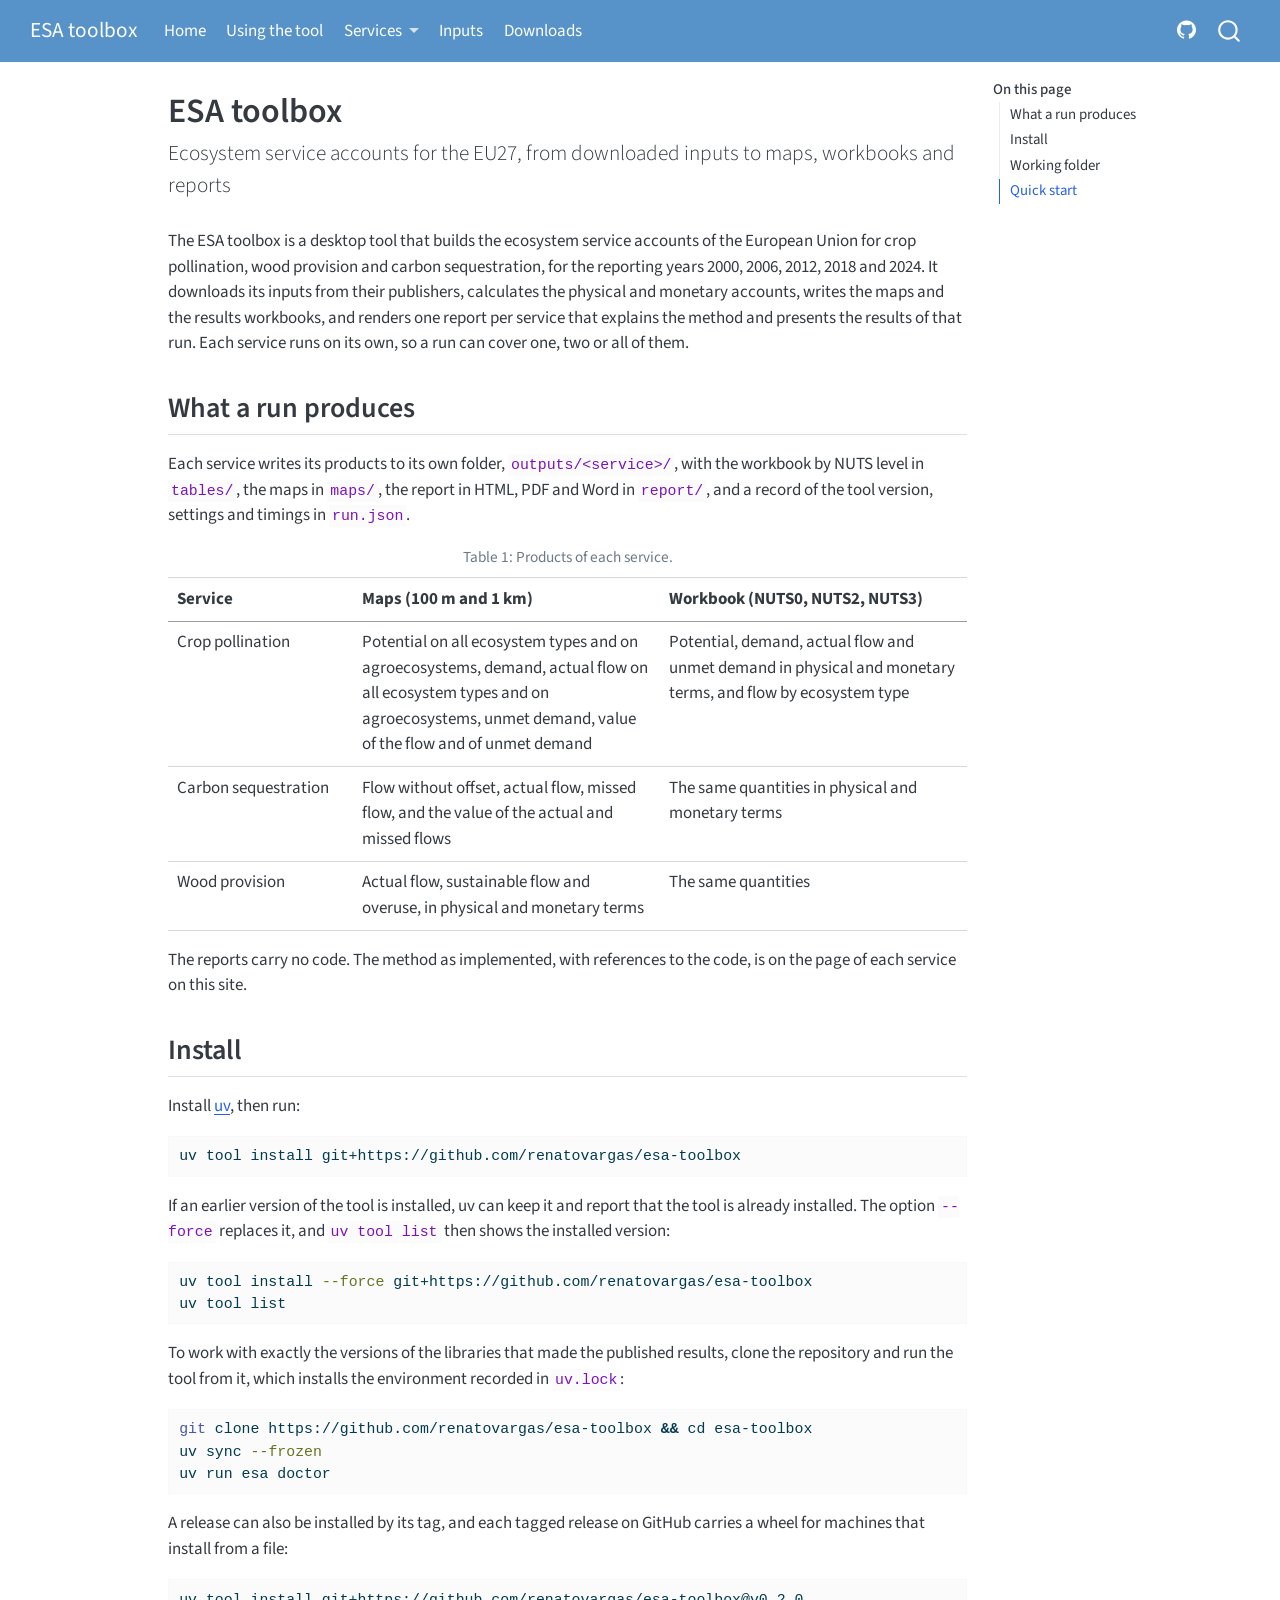
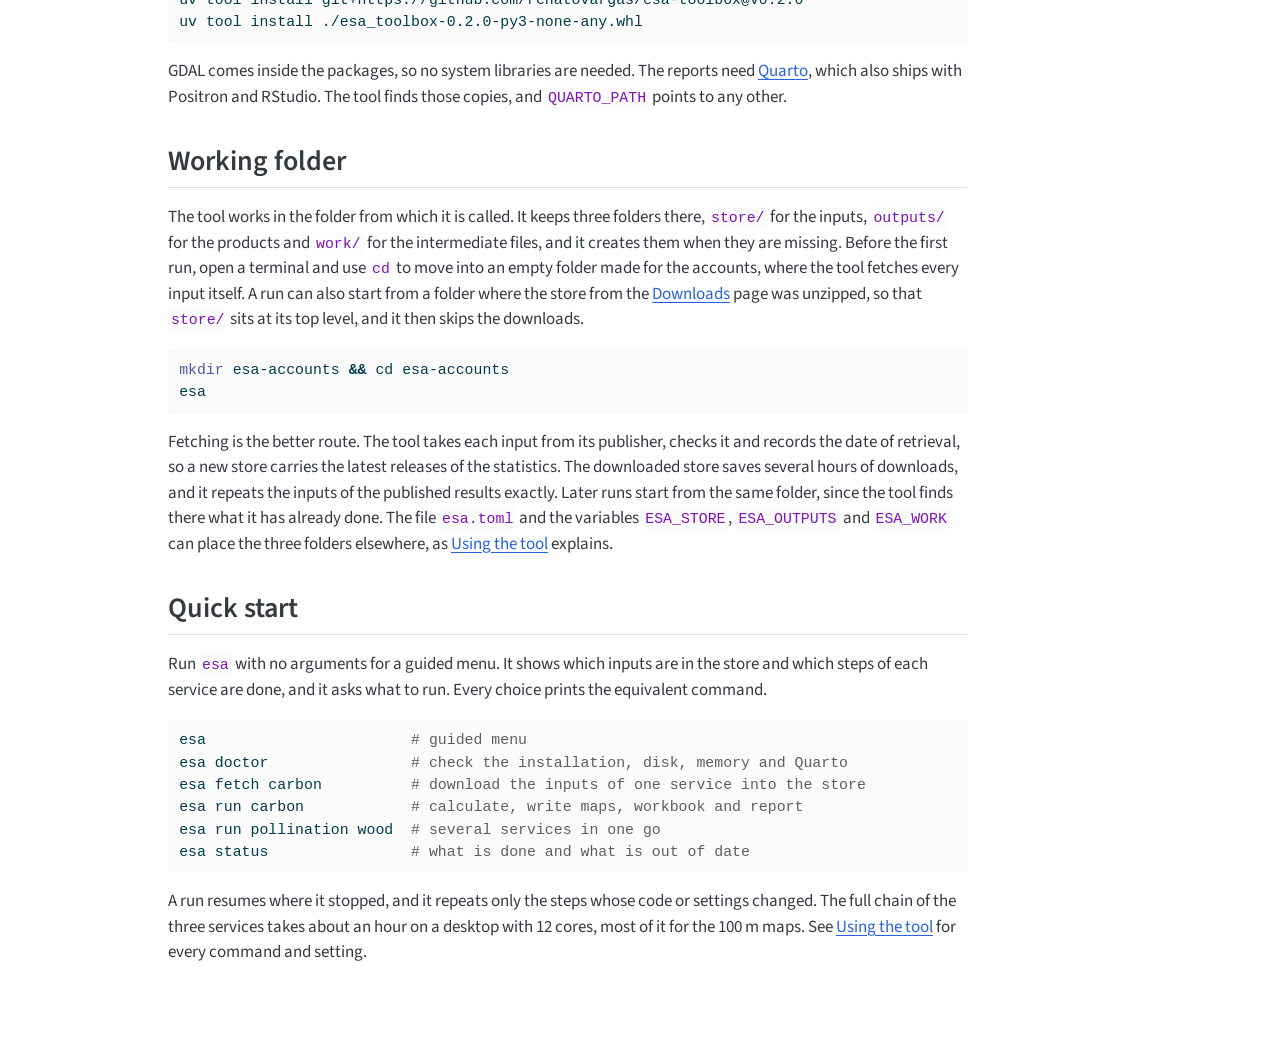
==== commit 3543e553: "Downloads: results and store links in one table, installation only on the Home page The Home page ga" ====
--- a/docs/index.html
+++ b/docs/index.html
@@ -189,6 +189,7 @@
   <ul>
   <li><a href="#what-a-run-produces" id="toc-what-a-run-produces" class="nav-link active" data-scroll-target="#what-a-run-produces">What a run produces</a></li>
   <li><a href="#install" id="toc-install" class="nav-link" data-scroll-target="#install">Install</a></li>
+  <li><a href="#working-folder" id="toc-working-folder" class="nav-link" data-scroll-target="#working-folder">Working folder</a></li>
   <li><a href="#quick-start" id="toc-quick-start" class="nav-link" data-scroll-target="#quick-start">Quick start</a></li>
   </ul>
 </nav>
@@ -273,17 +274,27 @@
 <div class="code-copy-outer-scaffold"><div class="sourceCode" id="cb3"><pre class="sourceCode bash code-with-copy"><code class="sourceCode bash"><span id="cb3-1"><a href="#cb3-1" aria-hidden="true" tabindex="-1"></a><span class="fu">git</span> clone https://github.com/renatovargas/esa-toolbox <span class="kw">&amp;&amp;</span> <span class="bu">cd</span> esa-toolbox</span>
 <span id="cb3-2"><a href="#cb3-2" aria-hidden="true" tabindex="-1"></a><span class="ex">uv</span> sync <span class="at">--frozen</span></span>
 <span id="cb3-3"><a href="#cb3-3" aria-hidden="true" tabindex="-1"></a><span class="ex">uv</span> run esa doctor</span></code></pre></div><button title="Copy to Clipboard" class="code-copy-button"><i class="bi"></i></button></div>
+<p>A release can also be installed by its tag, and each tagged release on GitHub carries a wheel for machines that install from a file:</p>
+<div class="code-copy-outer-scaffold"><div class="sourceCode" id="cb4"><pre class="sourceCode bash code-with-copy"><code class="sourceCode bash"><span id="cb4-1"><a href="#cb4-1" aria-hidden="true" tabindex="-1"></a><span class="ex">uv</span> tool install git+https://github.com/renatovargas/esa-toolbox@v0.2.0</span>
+<span id="cb4-2"><a href="#cb4-2" aria-hidden="true" tabindex="-1"></a><span class="ex">uv</span> tool install ./esa_toolbox-0.2.0-py3-none-any.whl</span></code></pre></div><button title="Copy to Clipboard" class="code-copy-button"><i class="bi"></i></button></div>
 <p>GDAL comes inside the packages, so no system libraries are needed. The reports need <a href="https://quarto.org">Quarto</a>, which also ships with Positron and RStudio. The tool finds those copies, and <code>QUARTO_PATH</code> points to any other.</p>
+</section>
+<section id="working-folder" class="level2">
+<h2 class="anchored" data-anchor-id="working-folder">Working folder</h2>
+<p>The tool works in the folder from which it is called. It keeps three folders there, <code>store/</code> for the inputs, <code>outputs/</code> for the products and <code>work/</code> for the intermediate files, and it creates them when they are missing. Before the first run, open a terminal and use <code>cd</code> to move into an empty folder made for the accounts, where the tool fetches every input itself. A run can also start from a folder where the store from the <a href="./site/downloads.html">Downloads</a> page was unzipped, so that <code>store/</code> sits at its top level, and it then skips the downloads.</p>
+<div class="code-copy-outer-scaffold"><div class="sourceCode" id="cb5"><pre class="sourceCode bash code-with-copy"><code class="sourceCode bash"><span id="cb5-1"><a href="#cb5-1" aria-hidden="true" tabindex="-1"></a><span class="fu">mkdir</span> esa-accounts <span class="kw">&amp;&amp;</span> <span class="bu">cd</span> esa-accounts</span>
+<span id="cb5-2"><a href="#cb5-2" aria-hidden="true" tabindex="-1"></a><span class="ex">esa</span></span></code></pre></div><button title="Copy to Clipboard" class="code-copy-button"><i class="bi"></i></button></div>
+<p>Fetching is the better route. The tool takes each input from its publisher, checks it and records the date of retrieval, so a new store carries the latest releases of the statistics. The downloaded store saves several hours of downloads, and it repeats the inputs of the published results exactly. Later runs start from the same folder, since the tool finds there what it has already done. The file <code>esa.toml</code> and the variables <code>ESA_STORE</code>, <code>ESA_OUTPUTS</code> and <code>ESA_WORK</code> can place the three folders elsewhere, as <a href="./site/usage.html">Using the tool</a> explains.</p>
 </section>
 <section id="quick-start" class="level2">
 <h2 class="anchored" data-anchor-id="quick-start">Quick start</h2>
 <p>Run <code>esa</code> with no arguments for a guided menu. It shows which inputs are in the store and which steps of each service are done, and it asks what to run. Every choice prints the equivalent command.</p>
-<div class="code-copy-outer-scaffold"><div class="sourceCode" id="cb4"><pre class="sourceCode bash code-with-copy"><code class="sourceCode bash"><span id="cb4-1"><a href="#cb4-1" aria-hidden="true" tabindex="-1"></a><span class="ex">esa</span>                       <span class="co"># guided menu</span></span>
-<span id="cb4-2"><a href="#cb4-2" aria-hidden="true" tabindex="-1"></a><span class="ex">esa</span> doctor                <span class="co"># check the installation, disk, memory and Quarto</span></span>
-<span id="cb4-3"><a href="#cb4-3" aria-hidden="true" tabindex="-1"></a><span class="ex">esa</span> fetch carbon          <span class="co"># download the inputs of one service into the store</span></span>
-<span id="cb4-4"><a href="#cb4-4" aria-hidden="true" tabindex="-1"></a><span class="ex">esa</span> run carbon            <span class="co"># calculate, write maps, workbook and report</span></span>
-<span id="cb4-5"><a href="#cb4-5" aria-hidden="true" tabindex="-1"></a><span class="ex">esa</span> run pollination wood  <span class="co"># several services in one go</span></span>
-<span id="cb4-6"><a href="#cb4-6" aria-hidden="true" tabindex="-1"></a><span class="ex">esa</span> status                <span class="co"># what is done and what is out of date</span></span></code></pre></div><button title="Copy to Clipboard" class="code-copy-button"><i class="bi"></i></button></div>
+<div class="code-copy-outer-scaffold"><div class="sourceCode" id="cb6"><pre class="sourceCode bash code-with-copy"><code class="sourceCode bash"><span id="cb6-1"><a href="#cb6-1" aria-hidden="true" tabindex="-1"></a><span class="ex">esa</span>                       <span class="co"># guided menu</span></span>
+<span id="cb6-2"><a href="#cb6-2" aria-hidden="true" tabindex="-1"></a><span class="ex">esa</span> doctor                <span class="co"># check the installation, disk, memory and Quarto</span></span>
+<span id="cb6-3"><a href="#cb6-3" aria-hidden="true" tabindex="-1"></a><span class="ex">esa</span> fetch carbon          <span class="co"># download the inputs of one service into the store</span></span>
+<span id="cb6-4"><a href="#cb6-4" aria-hidden="true" tabindex="-1"></a><span class="ex">esa</span> run carbon            <span class="co"># calculate, write maps, workbook and report</span></span>
+<span id="cb6-5"><a href="#cb6-5" aria-hidden="true" tabindex="-1"></a><span class="ex">esa</span> run pollination wood  <span class="co"># several services in one go</span></span>
+<span id="cb6-6"><a href="#cb6-6" aria-hidden="true" tabindex="-1"></a><span class="ex">esa</span> status                <span class="co"># what is done and what is out of date</span></span></code></pre></div><button title="Copy to Clipboard" class="code-copy-button"><i class="bi"></i></button></div>
 <p>A run resumes where it stopped, and it repeats only the steps whose code or settings changed. The full chain of the three services takes about an hour on a desktop with 12 cores, most of it for the 100 m maps. See <a href="./site/usage.html">Using the tool</a> for every command and setting.</p>
 
 
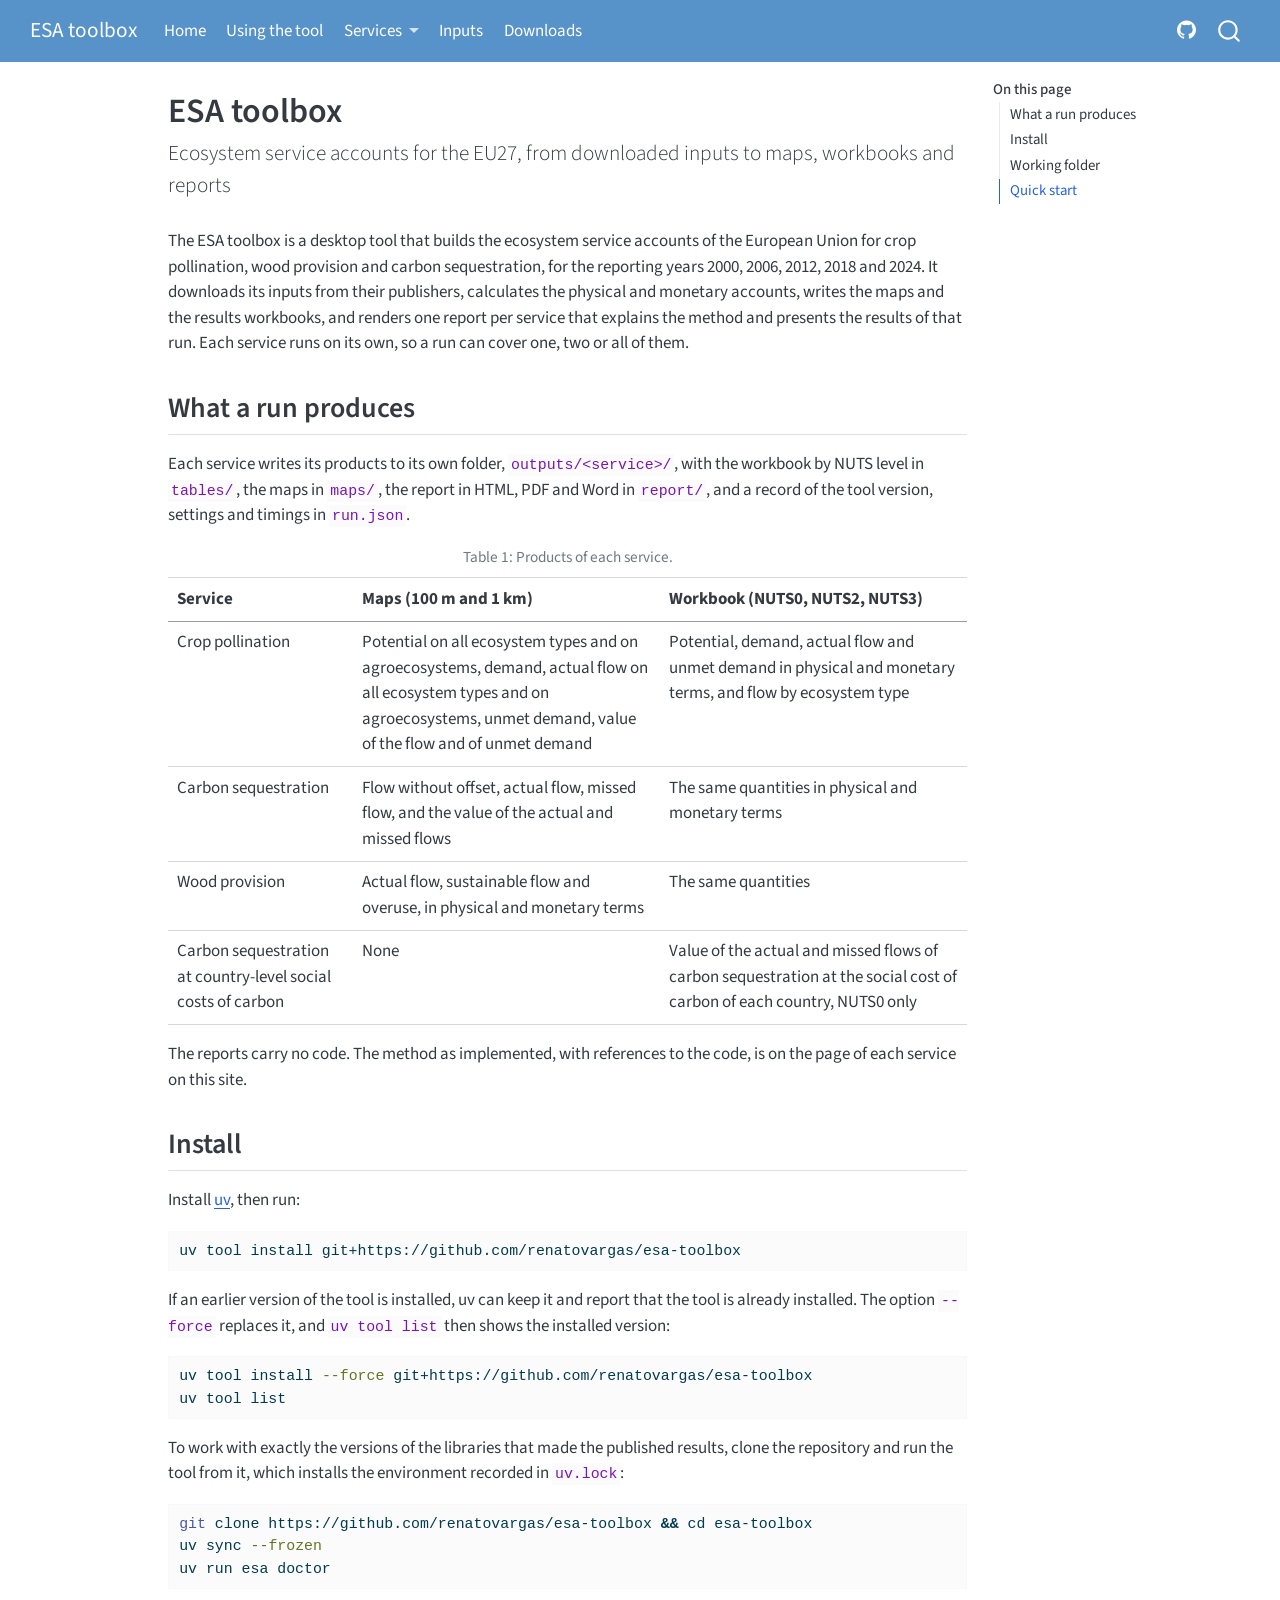
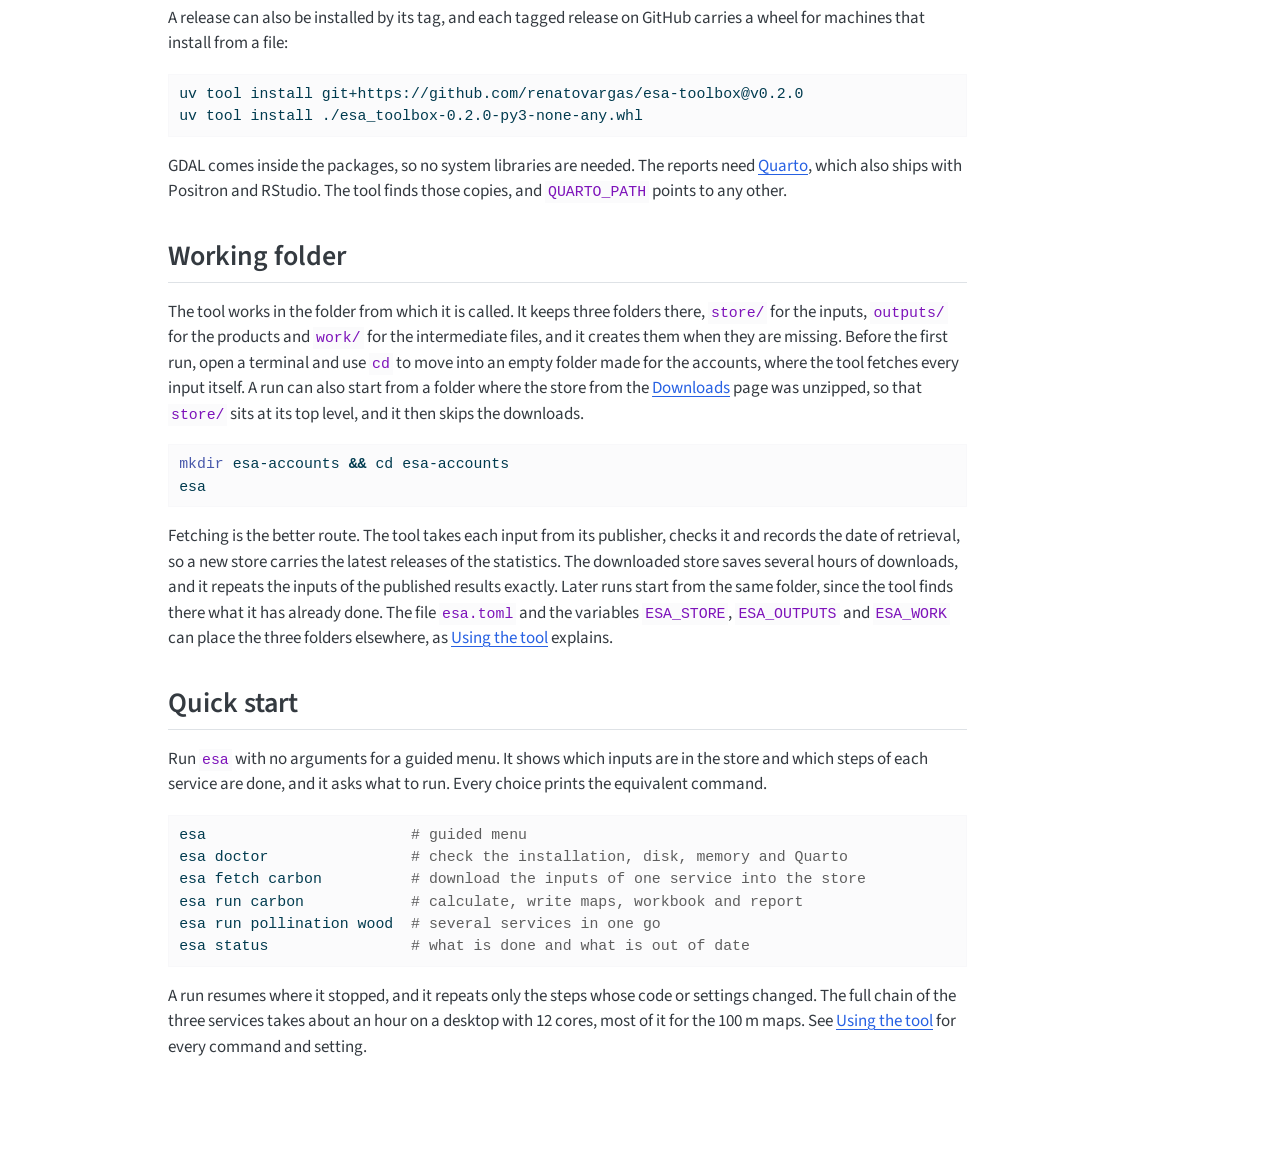
==== commit aa0f2ec1: "Carbon sequestration at country-level social costs of carbon New service carbon_cscc values the nati" ====
--- a/docs/index.html
+++ b/docs/index.html
@@ -154,6 +154,10 @@
     <a class="dropdown-item" href="./site/services/carbon.html">
  <span class="dropdown-text">Carbon sequestration</span></a>
   </li>  
+        <li>
+    <a class="dropdown-item" href="./site/services/carbon_cscc.html">
+ <span class="dropdown-text">Carbon sequestration at country-level social costs of carbon</span></a>
+  </li>  
     </ul>
   </li>
   <li class="nav-item">
@@ -255,6 +259,11 @@
 <td style="text-align: left;">Wood provision</td>
 <td style="text-align: left;">Actual flow, sustainable flow and overuse, in physical and monetary terms</td>
 <td style="text-align: left;">The same quantities</td>
+</tr>
+<tr class="even">
+<td style="text-align: left;">Carbon sequestration at country-level social costs of carbon</td>
+<td style="text-align: left;">None</td>
+<td style="text-align: left;">Value of the actual and missed flows of carbon sequestration at the social cost of carbon of each country, NUTS0 only</td>
 </tr>
 </tbody>
 </table>
